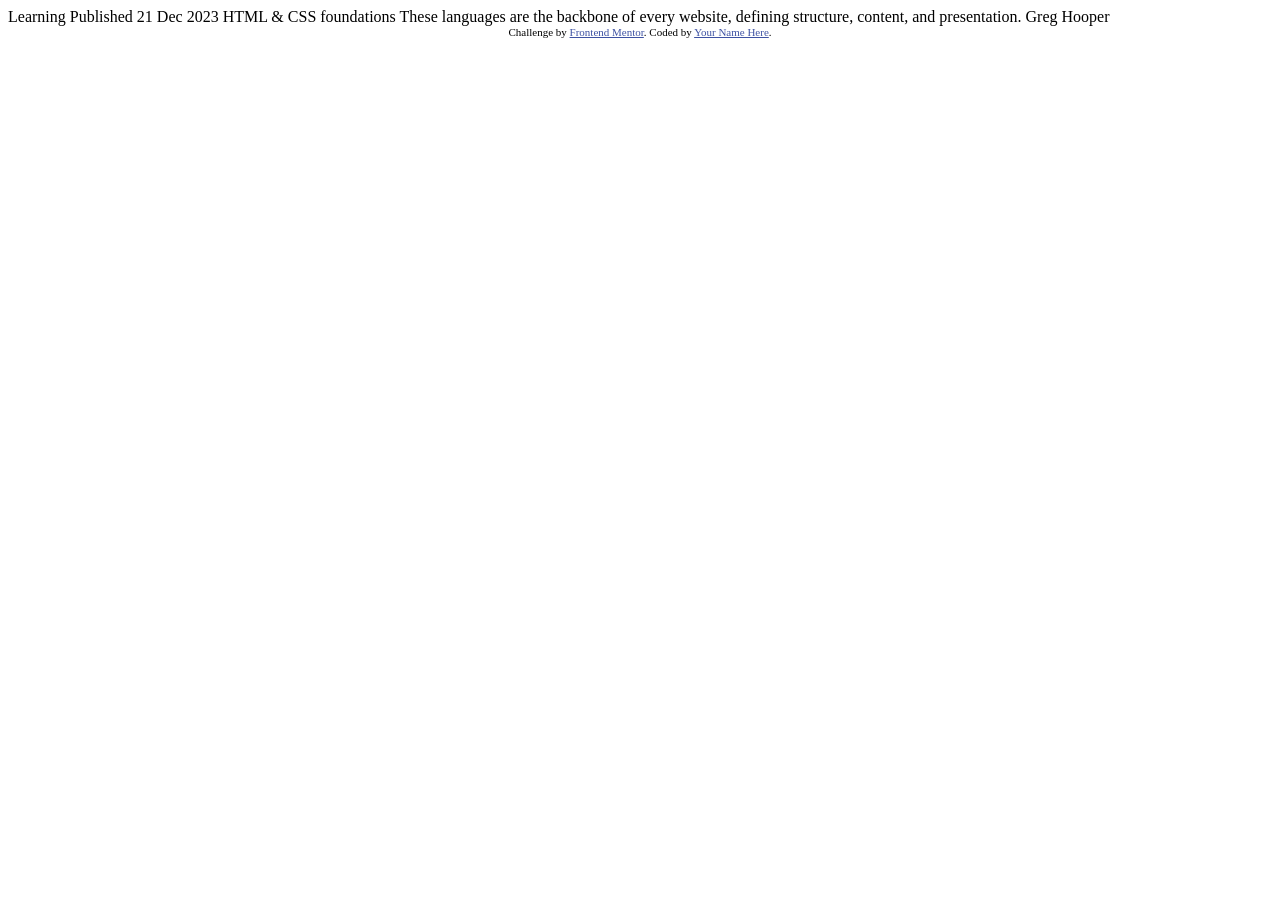
==== index.html @ 99f6033d "Challenge #1" ====
<!DOCTYPE html>
<html lang="en">
<head>
  <meta charset="UTF-8">
  <meta name="viewport" content="width=device-width, initial-scale=1.0"> <!-- displays site properly based on user's device -->

  <link rel="icon" type="image/png" sizes="32x32" href="./assets/images/favicon-32x32.png">
  
  <title>Frontend Mentor | Blog preview card</title>

  <!-- Feel free to remove these styles or customise in your own stylesheet 👍 -->
  <style>
    .attribution { font-size: 11px; text-align: center; }
    .attribution a { color: hsl(228, 45%, 44%); }
  </style>
</head>
<body>

  Learning

  Published 21 Dec 2023

  HTML & CSS foundations

  These languages are the backbone of every website, defining structure, content, and presentation.

  Greg Hooper
  
  <div class="attribution">
    Challenge by <a href="https://www.frontendmentor.io?ref=challenge" target="_blank">Frontend Mentor</a>. 
    Coded by <a href="#">Your Name Here</a>.
  </div>
</body>
</html>
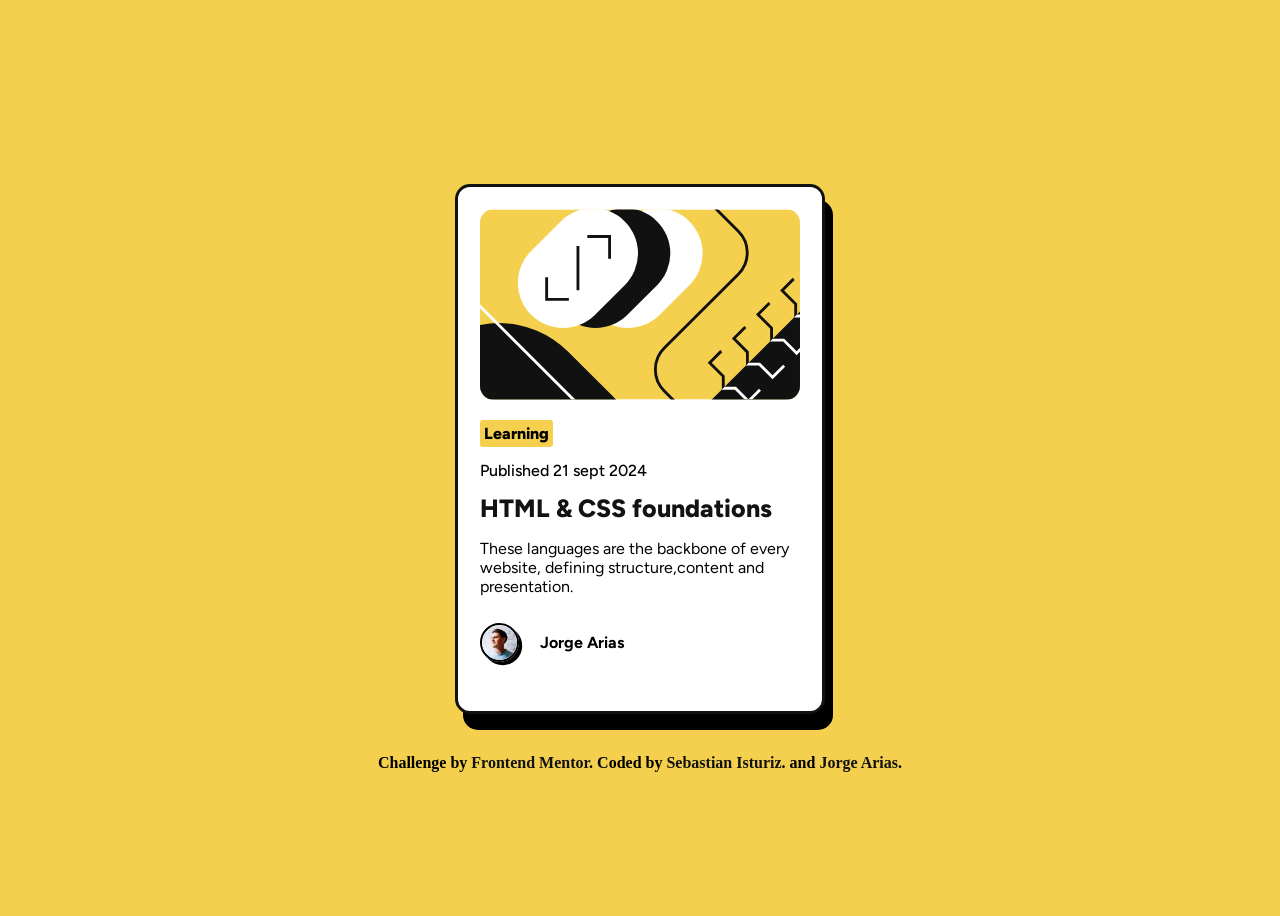
==== commit 37529262: "Blog preview card" ====
--- a/index.html
+++ b/index.html
@@ -2,33 +2,49 @@
 <html lang="en">
 <head>
   <meta charset="UTF-8">
-  <meta name="viewport" content="width=device-width, initial-scale=1.0"> <!-- displays site properly based on user's device -->
+  <meta name="viewport" content="width=device-width, initial-scale=1.0"> <!-- displays site properly based on user's device -->  
+  <link rel="stylesheet" href="./css/style.css">
+  <link rel="preconnect" href="https://fonts.googleapis.com">
+<link rel="preconnect" href="https://fonts.gstatic.com" crossorigin>
+<link href="https://fonts.googleapis.com/css2?family=Figtree:ital,wght@0,500;1,500&display=swap" rel="stylesheet">
+<link href="https://fonts.googleapis.com/css2?family=Figtree:ital,wght@0,800;1,800&display=swap" rel="stylesheet">
+<title>Frontend Mentor | Blog preview card</title>
 
-  <link rel="icon" type="image/png" sizes="32x32" href="./assets/images/favicon-32x32.png">
   
-  <title>Frontend Mentor | Blog preview card</title>
-
-  <!-- Feel free to remove these styles or customise in your own stylesheet 👍 -->
-  <style>
-    .attribution { font-size: 11px; text-align: center; }
-    .attribution a { color: hsl(228, 45%, 44%); }
-  </style>
 </head>
 <body>
 
-  Learning
+  <section>
+  
+    <figure>
+      <img src="./assets/images/illustration-article.svg" alt="">
+    </figure>
+    
+    <button>Learning</button>
+     
+      <article>
+       
+        <h2>Published 21 sept 2024</h2>
+        <a href="#">HTML & CSS foundations</a>
+        <p>These languages are the backbone of every website, defining structure,content and presentation.</p>
 
-  Published 21 Dec 2023
+      </article>
+      <div>
+        <img src="./assets/images/image-avatar.webp" alt="user">
+        <h4>Jorge Arias</h4>
+      </div>
+   
+  </section>
 
-  HTML & CSS foundations
 
-  These languages are the backbone of every website, defining structure, content, and presentation.
-
-  Greg Hooper
   
-  <div class="attribution">
-    Challenge by <a href="https://www.frontendmentor.io?ref=challenge" target="_blank">Frontend Mentor</a>. 
-    Coded by <a href="#">Your Name Here</a>.
-  </div>
+  <footer>
+    Challenge by
+     <a href="https://www.frontendmentor.io?ref=challenge" target="_blank">Frontend Mentor</a>. 
+    Coded by 
+    <a href="https://github.com/BistuBastian">Sebastian Isturiz</a>.
+    and
+    <a href="https://github.com/jorgearias2404">Jorge Arias</a>.
+  </footer>
 </body>
 </html>
--- a/css/style.css
+++ b/css/style.css
@@ -0,0 +1,89 @@
+:root{
+    --Yellow: hsl(47, 88%, 63%);
+    --White: hsl(0, 0%, 100%);
+    --Gray_1: hsl(0, 0%, 42%);
+    --Gray_2: hsl(0, 0%, 7%);
+
+}
+* {
+  font-size: 16px;  
+}
+
+body{
+    height: 100%;
+    display: flex;
+    justify-content: center;
+    flex-direction: column;
+    align-items: center;
+    height: 100vh; /* Ocupa toda la altura de la viewport */
+    background-color: var(--Yellow);
+  
+}
+section{
+    font-family: "Figtree";
+    display: block;
+    padding: 1.4rem;
+    height: 30rem;
+    width: 20rem;
+    box-shadow: 0.5rem 1rem 0rem;
+    border-radius: 15px;
+    border: 3px solid var(--Gray_2);
+    background-color: var(--White);
+    margin: 40px;
+}
+section button{
+    background-color: var(--Yellow);
+    border: none;
+    border-radius: 3px;
+    font-family: "Figtree";
+    padding:4px;
+    font-weight: 800;
+    transition: 0.3s;
+}
+section button:hover{
+    background-color: var(--Gray_2);
+    color: var(--Yellow);
+    transition: 0.3s;
+}
+article :nth-child(1){
+  font-weight: 500;
+   }
+article :nth-child(2){
+ font-size: 25px;
+ text-decoration: none;
+ color: var(--Gray_2);
+ font-weight: 800;
+}
+
+article :nth-child(2):active{
+color: var(--Yellow);
+   }
+figure{
+    margin: 0px;
+}
+figure img{
+    width: 100%;
+    border-radius: 14px;
+    margin-bottom: 1rem;
+}
+div{
+    display: flex;
+    width: 45%;
+    justify-content: space-between;
+    align-items: center;
+}
+div img{
+    width: 35px;
+    height: 35px;
+    border-radius: 100px;
+    box-shadow: 0.2rem 0.2rem 0rem;
+    border: 2px solid black;
+}
+
+a{
+    text-decoration: none;
+    color: var(--Gray_2);
+}
+footer{
+    font-weight: 800;
+}
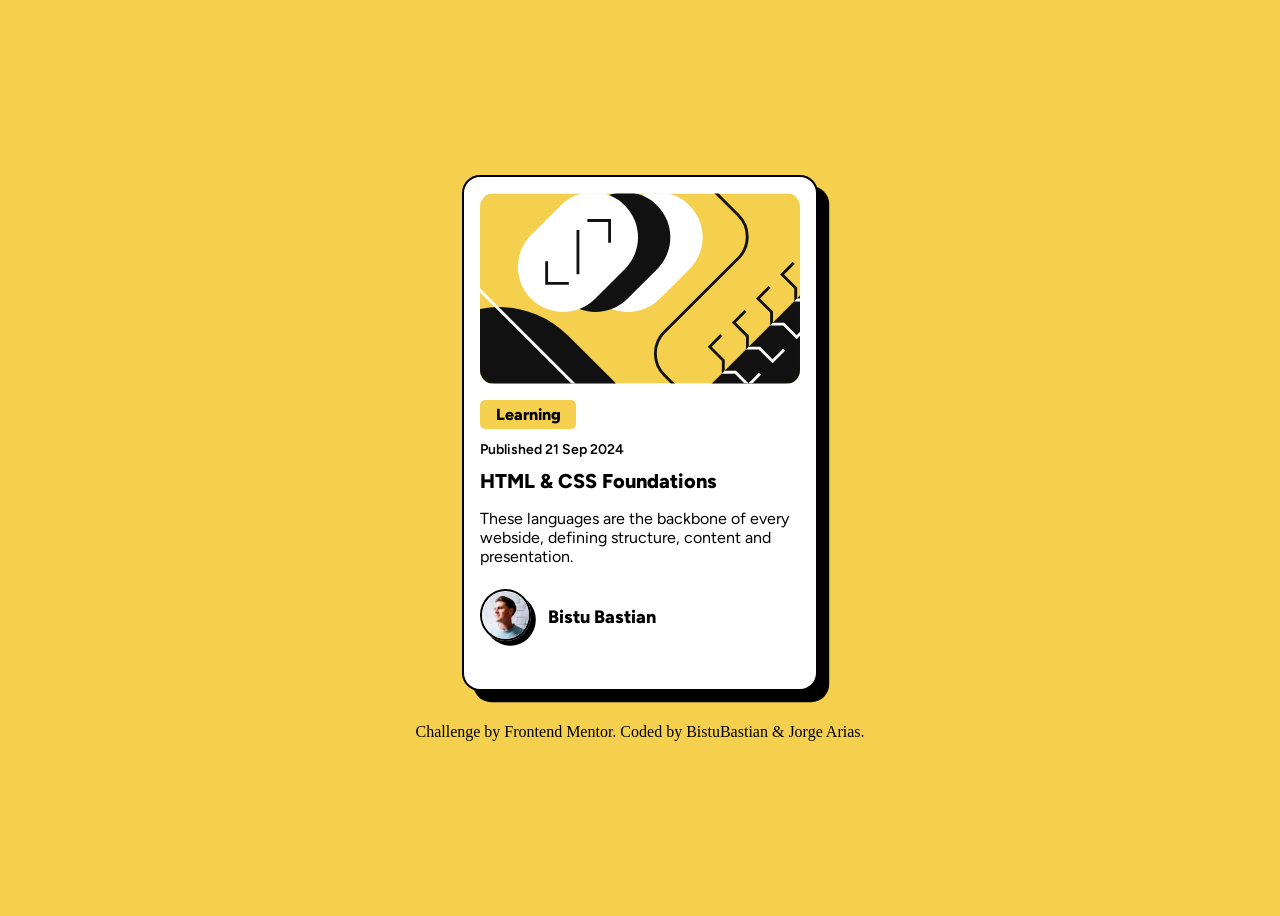
==== commit 69c85567: "Card Challenge" ====
--- a/index.html
+++ b/index.html
@@ -1,50 +1,64 @@
 <!DOCTYPE html>
 <html lang="en">
-<head>
-  <meta charset="UTF-8">
-  <meta name="viewport" content="width=device-width, initial-scale=1.0"> <!-- displays site properly based on user's device -->  
-  <link rel="stylesheet" href="./css/style.css">
-  <link rel="preconnect" href="https://fonts.googleapis.com">
-<link rel="preconnect" href="https://fonts.gstatic.com" crossorigin>
-<link href="https://fonts.googleapis.com/css2?family=Figtree:ital,wght@0,500;1,500&display=swap" rel="stylesheet">
-<link href="https://fonts.googleapis.com/css2?family=Figtree:ital,wght@0,800;1,800&display=swap" rel="stylesheet">
-<title>Frontend Mentor | Blog preview card</title>
+  <head>
+    <meta charset="UTF-8" />
+    <meta name="viewport" content="width=device-width, initial-scale=1.0" />
+    <!-- displays site properly based on user's device -->
+    <link rel="stylesheet" href="/css/style.css" />
+    <link rel="preconnect" href="https://fonts.googleapis.com" />
+    <link rel="preconnect" href="https://fonts.gstatic.com" crossorigin />
+    <link
+      href="https://fonts.googleapis.com/css2?family=Figtree:ital,wght@0,300..900;1,300..900&display=swap"
+      rel="stylesheet"
+    />
+    <link
+      rel="icon"
+      type="image/png"
+      sizes="32x32"
+      href="./assets/images/favicon-32x32.png"
+    />
 
-  
-</head>
-<body>
+    <title>Frontend Mentor | Blog preview card</title>
+  </head>
 
-  <section>
-  
-    <figure>
-      <img src="./assets/images/illustration-article.svg" alt="">
-    </figure>
-    
-    <button>Learning</button>
-     
+  <body>
+    <section>
+      <figure>
+        <img
+          src="/assets/images/illustration-article.svg"
+          id="img1"
+          alt="card_img"
+        />
+      </figure>
+      <button>Learning</button>
       <article>
-       
-        <h2>Published 21 sept 2024</h2>
-        <a href="#">HTML & CSS foundations</a>
-        <p>These languages are the backbone of every website, defining structure,content and presentation.</p>
-
+        <h2>Published 21 Sep 2024</h2>
+        <a href="#">HTML & CSS Foundations</a>
+        <p>
+          These languages are the backbone of every webside, defining structure,
+          content and presentation.
+        </p>
       </article>
       <div>
-        <img src="./assets/images/image-avatar.webp" alt="user">
-        <h4>Jorge Arias</h4>
+        <figure>
+          <img
+            src="/assets/images/image-avatar.webp"
+            id="img2"
+            alt="user_icon"
+          />
+        </figure>
+        <h4>Bistu Bastian</h4>
       </div>
-   
-  </section>
-
-
-  
-  <footer>
-    Challenge by
-     <a href="https://www.frontendmentor.io?ref=challenge" target="_blank">Frontend Mentor</a>. 
-    Coded by 
-    <a href="https://github.com/BistuBastian">Sebastian Isturiz</a>.
-    and
-    <a href="https://github.com/jorgearias2404">Jorge Arias</a>.
-  </footer>
-</body>
-</html>+    </section>
+    <footer>
+      Challenge by
+      <a href="https://www.frontendmentor.io?ref=challenge" target="_blank"
+        >Frontend Mentor</a
+      >. Coded by
+      <a href="https://github.com/BistuBastian" target="_blank">BistuBastian</a>
+      &
+      <a href="https://github.com/jorgearias2404" target="_blank">Jorge Arias</a
+      >.
+    </footer>
+  </body>
+</html>
--- a/css/style.css
+++ b/css/style.css
@@ -1,89 +1,119 @@
-:root{
-    --Yellow: hsl(47, 88%, 63%);
-    --White: hsl(0, 0%, 100%);
-    --Gray_1: hsl(0, 0%, 42%);
-    --Gray_2: hsl(0, 0%, 7%);
-
-}
-* {
-  font-size: 16px;  
+:root {
+  --Yellow: hsl(47, 88%, 63%);
+  --White: hsl(0, 0%, 100%);
+  --Gray_1: hsl(0, 0%, 42%);
+  --Gray_2: hsl(0, 0%, 7%);
 }
 
-body{
-    height: 100%;
-    display: flex;
-    justify-content: center;
-    flex-direction: column;
-    align-items: center;
-    height: 100vh; /* Ocupa toda la altura de la viewport */
-    background-color: var(--Yellow);
-  
-}
-section{
-    font-family: "Figtree";
-    display: block;
-    padding: 1.4rem;
-    height: 30rem;
-    width: 20rem;
-    box-shadow: 0.5rem 1rem 0rem;
-    border-radius: 15px;
-    border: 3px solid var(--Gray_2);
-    background-color: var(--White);
-    margin: 40px;
-}
-section button{
-    background-color: var(--Yellow);
-    border: none;
-    border-radius: 3px;
-    font-family: "Figtree";
-    padding:4px;
-    font-weight: 800;
-    transition: 0.3s;
-}
-section button:hover{
-    background-color: var(--Gray_2);
-    color: var(--Yellow);
-    transition: 0.3s;
-}
-article :nth-child(1){
-  font-weight: 500;
-   }
-article :nth-child(2){
- font-size: 25px;
- text-decoration: none;
- color: var(--Gray_2);
- font-weight: 800;
+* {
+  font-size: 16px;
 }
 
-article :nth-child(2):active{
-color: var(--Yellow);
-   }
-figure{
-    margin: 0px;
-}
-figure img{
-    width: 100%;
-    border-radius: 14px;
-    margin-bottom: 1rem;
-}
-div{
-    display: flex;
-    width: 45%;
-    justify-content: space-between;
-    align-items: center;
-}
-div img{
-    width: 35px;
-    height: 35px;
-    border-radius: 100px;
-    box-shadow: 0.2rem 0.2rem 0rem;
-    border: 2px solid black;
+body {
+  height: 100%;
+  background-color: var(--Yellow);
+  display: flex;
+  flex-direction: column;
+  justify-content: center;
+  align-items: center;
+  height: 100vh;
 }
 
-a{
-    text-decoration: none;
-    color: var(--Gray_2);
+section {
+  font-family: Figtree;
+  height: 30rem;
+  width: 20rem;
+  background-color: var(--White);
+  border: solid 2px #000;
+  padding: 1rem;
+  border-radius: 18px;
+  box-shadow: 0.7rem 0.7rem 0rem;
 }
-footer{
-    font-weight: 800;
-}+
+/* ------------------ IMG 1 ------------------ */
+
+section figure {
+  margin: 0;
+}
+
+#img1 {
+  display: flex;
+  width: 100%;
+  border-radius: 14px;
+  margin-bottom: 1rem;
+}
+
+/* ------------------ BUTTON ------------------ */
+
+section button {
+  height: 1.8rem;
+  width: 6rem;
+  font-family: Figtree;
+  font-weight: 800;
+  background-color: var(--Yellow);
+  border: none;
+  border-radius: 5px;
+  transition: 0.3s;
+}
+
+section button:hover {
+  color: var(--Yellow);
+  background-color: #000;
+  transition: 0.3s;
+}
+
+/* ------------------ TEXTO ------------------ */
+
+section article h2 {
+  font-size: 14px;
+  font-weight: 600;
+}
+
+section article a {
+  text-decoration: none;
+  color: #000;
+  font-size: 20px;
+  font-weight: 800;
+}
+
+section article a:active {
+  color: var(--Yellow);
+}
+
+/* ------------------ USER ------------------ */
+
+section div {
+  display: flex;
+  width: 55%;
+  justify-content: space-between;
+  align-items: center;
+}
+
+section div figure img {
+  height: 3rem;
+  border: #000 2px solid;
+  border-radius: 50%;
+  box-shadow: 0.3rem 0.3rem 0;
+}
+
+section div h4 {
+  font-size: 18px;
+  font-weight: 800;
+}
+
+/* ------------------ FOOTER ------------------ */
+
+footer {
+  margin-top: 2rem;
+}
+
+footer a {
+  position: relative;
+  text-decoration: none;
+  color: #000;
+}
+
+footer a:hover {
+  text-decoration: underline;
+  transition: 0.3s;
+}
